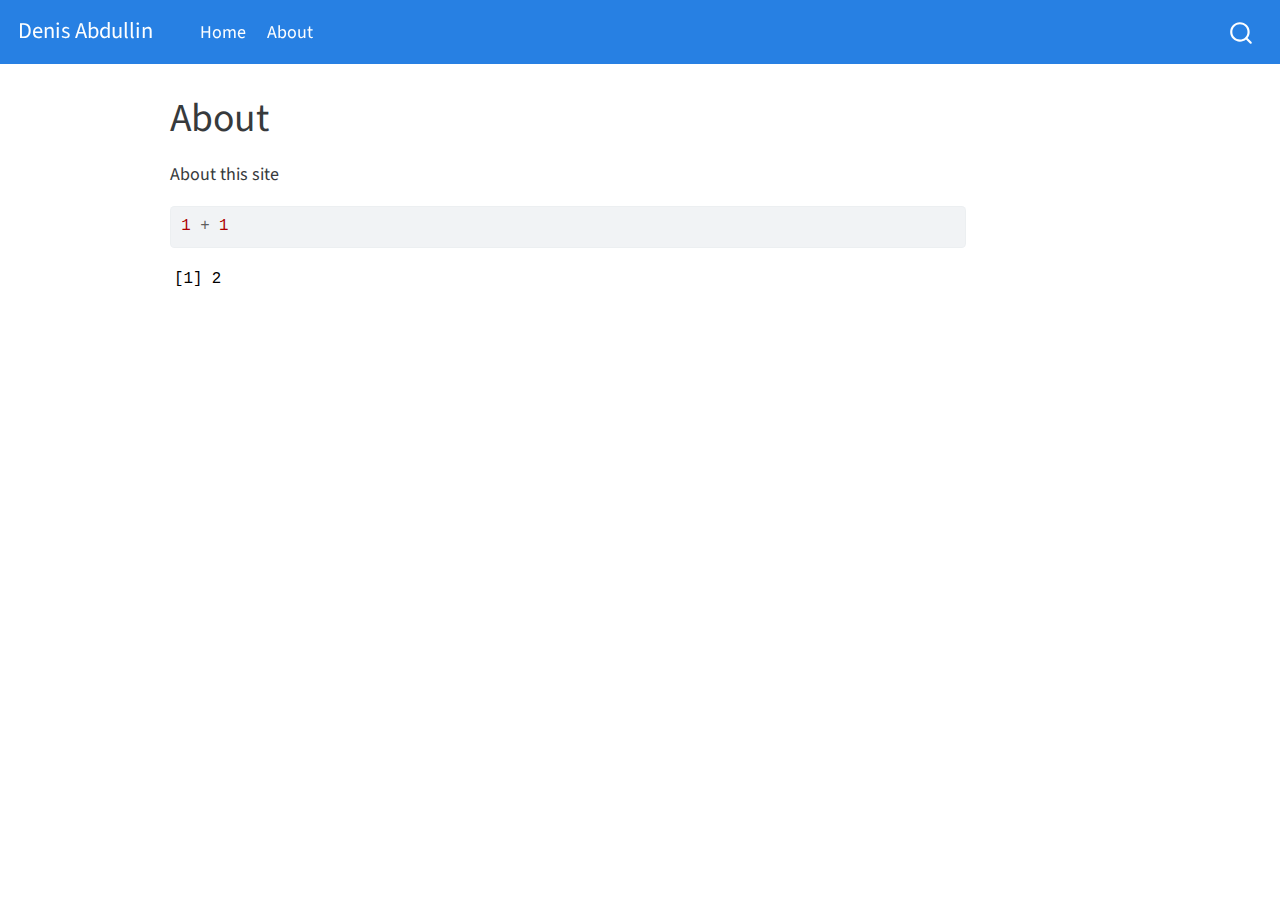
==== docs/about.html @ 930a6c2d "initial commit" ====
<!DOCTYPE html>
<html xmlns="http://www.w3.org/1999/xhtml" lang="en" xml:lang="en"><head>

<meta charset="utf-8">
<meta name="generator" content="quarto-1.2.269">

<meta name="viewport" content="width=device-width, initial-scale=1.0, user-scalable=yes">


<title>Denis Abdullin - About</title>
<style>
code{white-space: pre-wrap;}
span.smallcaps{font-variant: small-caps;}
div.columns{display: flex; gap: min(4vw, 1.5em);}
div.column{flex: auto; overflow-x: auto;}
div.hanging-indent{margin-left: 1.5em; text-indent: -1.5em;}
ul.task-list{list-style: none;}
ul.task-list li input[type="checkbox"] {
  width: 0.8em;
  margin: 0 0.8em 0.2em -1.6em;
  vertical-align: middle;
}
pre > code.sourceCode { white-space: pre; position: relative; }
pre > code.sourceCode > span { display: inline-block; line-height: 1.25; }
pre > code.sourceCode > span:empty { height: 1.2em; }
.sourceCode { overflow: visible; }
code.sourceCode > span { color: inherit; text-decoration: inherit; }
div.sourceCode { margin: 1em 0; }
pre.sourceCode { margin: 0; }
@media screen {
div.sourceCode { overflow: auto; }
}
@media print {
pre > code.sourceCode { white-space: pre-wrap; }
pre > code.sourceCode > span { text-indent: -5em; padding-left: 5em; }
}
pre.numberSource code
  { counter-reset: source-line 0; }
pre.numberSource code > span
  { position: relative; left: -4em; counter-increment: source-line; }
pre.numberSource code > span > a:first-child::before
  { content: counter(source-line);
    position: relative; left: -1em; text-align: right; vertical-align: baseline;
    border: none; display: inline-block;
    -webkit-touch-callout: none; -webkit-user-select: none;
    -khtml-user-select: none; -moz-user-select: none;
    -ms-user-select: none; user-select: none;
    padding: 0 4px; width: 4em;
    color: #aaaaaa;
  }
pre.numberSource { margin-left: 3em; border-left: 1px solid #aaaaaa;  padding-left: 4px; }
div.sourceCode
  {   }
@media screen {
pre > code.sourceCode > span > a:first-child::before { text-decoration: underline; }
}
code span.al { color: #ff0000; font-weight: bold; } /* Alert */
code span.an { color: #60a0b0; font-weight: bold; font-style: italic; } /* Annotation */
code span.at { color: #7d9029; } /* Attribute */
code span.bn { color: #40a070; } /* BaseN */
code span.bu { color: #008000; } /* BuiltIn */
code span.cf { color: #007020; font-weight: bold; } /* ControlFlow */
code span.ch { color: #4070a0; } /* Char */
code span.cn { color: #880000; } /* Constant */
code span.co { color: #60a0b0; font-style: italic; } /* Comment */
code span.cv { color: #60a0b0; font-weight: bold; font-style: italic; } /* CommentVar */
code span.do { color: #ba2121; font-style: italic; } /* Documentation */
code span.dt { color: #902000; } /* DataType */
code span.dv { color: #40a070; } /* DecVal */
code span.er { color: #ff0000; font-weight: bold; } /* Error */
code span.ex { } /* Extension */
code span.fl { color: #40a070; } /* Float */
code span.fu { color: #06287e; } /* Function */
code span.im { color: #008000; font-weight: bold; } /* Import */
code span.in { color: #60a0b0; font-weight: bold; font-style: italic; } /* Information */
code span.kw { color: #007020; font-weight: bold; } /* Keyword */
code span.op { color: #666666; } /* Operator */
code span.ot { color: #007020; } /* Other */
code span.pp { color: #bc7a00; } /* Preprocessor */
code span.sc { color: #4070a0; } /* SpecialChar */
code span.ss { color: #bb6688; } /* SpecialString */
code span.st { color: #4070a0; } /* String */
code span.va { color: #19177c; } /* Variable */
code span.vs { color: #4070a0; } /* VerbatimString */
code span.wa { color: #60a0b0; font-weight: bold; font-style: italic; } /* Warning */
</style>


<script src="site_libs/quarto-nav/quarto-nav.js"></script>
<script src="site_libs/quarto-nav/headroom.min.js"></script>
<script src="site_libs/clipboard/clipboard.min.js"></script>
<script src="site_libs/quarto-search/autocomplete.umd.js"></script>
<script src="site_libs/quarto-search/fuse.min.js"></script>
<script src="site_libs/quarto-search/quarto-search.js"></script>
<meta name="quarto:offset" content="./">
<script src="site_libs/quarto-html/quarto.js"></script>
<script src="site_libs/quarto-html/popper.min.js"></script>
<script src="site_libs/quarto-html/tippy.umd.min.js"></script>
<script src="site_libs/quarto-html/anchor.min.js"></script>
<link href="site_libs/quarto-html/tippy.css" rel="stylesheet">
<link href="site_libs/quarto-html/quarto-syntax-highlighting.css" rel="stylesheet" id="quarto-text-highlighting-styles">
<script src="site_libs/bootstrap/bootstrap.min.js"></script>
<link href="site_libs/bootstrap/bootstrap-icons.css" rel="stylesheet">
<link href="site_libs/bootstrap/bootstrap.min.css" rel="stylesheet" id="quarto-bootstrap" data-mode="light">
<script id="quarto-search-options" type="application/json">{
  "location": "navbar",
  "copy-button": false,
  "collapse-after": 3,
  "panel-placement": "end",
  "type": "overlay",
  "limit": 20,
  "language": {
    "search-no-results-text": "No results",
    "search-matching-documents-text": "matching documents",
    "search-copy-link-title": "Copy link to search",
    "search-hide-matches-text": "Hide additional matches",
    "search-more-match-text": "more match in this document",
    "search-more-matches-text": "more matches in this document",
    "search-clear-button-title": "Clear",
    "search-detached-cancel-button-title": "Cancel",
    "search-submit-button-title": "Submit"
  }
}</script>


<link rel="stylesheet" href="styles.css">
</head>

<body class="nav-fixed">

<div id="quarto-search-results"></div>
  <header id="quarto-header" class="headroom fixed-top">
    <nav class="navbar navbar-expand-lg navbar-dark ">
      <div class="navbar-container container-fluid">
      <div class="navbar-brand-container">
    <a class="navbar-brand" href="./index.html">
    <span class="navbar-title">Denis Abdullin</span>
    </a>
  </div>
          <button class="navbar-toggler" type="button" data-bs-toggle="collapse" data-bs-target="#navbarCollapse" aria-controls="navbarCollapse" aria-expanded="false" aria-label="Toggle navigation" onclick="if (window.quartoToggleHeadroom) { window.quartoToggleHeadroom(); }">
  <span class="navbar-toggler-icon"></span>
</button>
          <div class="collapse navbar-collapse" id="navbarCollapse">
            <ul class="navbar-nav navbar-nav-scroll me-auto">
  <li class="nav-item">
    <a class="nav-link" href="./index.html">
 <span class="menu-text">Home</span></a>
  </li>  
  <li class="nav-item">
    <a class="nav-link active" href="./about.html" aria-current="page">
 <span class="menu-text">About</span></a>
  </li>  
</ul>
              <div id="quarto-search" class="" title="Search"></div>
          </div> <!-- /navcollapse -->
      </div> <!-- /container-fluid -->
    </nav>
</header>
<!-- content -->
<div id="quarto-content" class="quarto-container page-columns page-rows-contents page-layout-article page-navbar">
<!-- sidebar -->
<!-- margin-sidebar -->
    <div id="quarto-margin-sidebar" class="sidebar margin-sidebar">
        
    </div>
<!-- main -->
<main class="content" id="quarto-document-content">

<header id="title-block-header" class="quarto-title-block default">
<div class="quarto-title">
<h1 class="title">About</h1>
</div>



<div class="quarto-title-meta">

    
  
    
  </div>
  

</header>

<p>About this site</p>
<div class="cell">
<div class="sourceCode cell-code" id="cb1"><pre class="sourceCode r code-with-copy"><code class="sourceCode r"><span id="cb1-1"><a href="#cb1-1" aria-hidden="true" tabindex="-1"></a><span class="dv">1</span> <span class="sc">+</span> <span class="dv">1</span></span></code><button title="Copy to Clipboard" class="code-copy-button"><i class="bi"></i></button></pre></div>
<div class="cell-output cell-output-stdout">
<pre><code>[1] 2</code></pre>
</div>
</div>



</main> <!-- /main -->
<script id="quarto-html-after-body" type="application/javascript">
window.document.addEventListener("DOMContentLoaded", function (event) {
  const toggleBodyColorMode = (bsSheetEl) => {
    const mode = bsSheetEl.getAttribute("data-mode");
    const bodyEl = window.document.querySelector("body");
    if (mode === "dark") {
      bodyEl.classList.add("quarto-dark");
      bodyEl.classList.remove("quarto-light");
    } else {
      bodyEl.classList.add("quarto-light");
      bodyEl.classList.remove("quarto-dark");
    }
  }
  const toggleBodyColorPrimary = () => {
    const bsSheetEl = window.document.querySelector("link#quarto-bootstrap");
    if (bsSheetEl) {
      toggleBodyColorMode(bsSheetEl);
    }
  }
  toggleBodyColorPrimary();  
  const icon = "";
  const anchorJS = new window.AnchorJS();
  anchorJS.options = {
    placement: 'right',
    icon: icon
  };
  anchorJS.add('.anchored');
  const clipboard = new window.ClipboardJS('.code-copy-button', {
    target: function(trigger) {
      return trigger.previousElementSibling;
    }
  });
  clipboard.on('success', function(e) {
    // button target
    const button = e.trigger;
    // don't keep focus
    button.blur();
    // flash "checked"
    button.classList.add('code-copy-button-checked');
    var currentTitle = button.getAttribute("title");
    button.setAttribute("title", "Copied!");
    let tooltip;
    if (window.bootstrap) {
      button.setAttribute("data-bs-toggle", "tooltip");
      button.setAttribute("data-bs-placement", "left");
      button.setAttribute("data-bs-title", "Copied!");
      tooltip = new bootstrap.Tooltip(button, 
        { trigger: "manual", 
          customClass: "code-copy-button-tooltip",
          offset: [0, -8]});
      tooltip.show();    
    }
    setTimeout(function() {
      if (tooltip) {
        tooltip.hide();
        button.removeAttribute("data-bs-title");
        button.removeAttribute("data-bs-toggle");
        button.removeAttribute("data-bs-placement");
      }
      button.setAttribute("title", currentTitle);
      button.classList.remove('code-copy-button-checked');
    }, 1000);
    // clear code selection
    e.clearSelection();
  });
  function tippyHover(el, contentFn) {
    const config = {
      allowHTML: true,
      content: contentFn,
      maxWidth: 500,
      delay: 100,
      arrow: false,
      appendTo: function(el) {
          return el.parentElement;
      },
      interactive: true,
      interactiveBorder: 10,
      theme: 'quarto',
      placement: 'bottom-start'
    };
    window.tippy(el, config); 
  }
  const noterefs = window.document.querySelectorAll('a[role="doc-noteref"]');
  for (var i=0; i<noterefs.length; i++) {
    const ref = noterefs[i];
    tippyHover(ref, function() {
      // use id or data attribute instead here
      let href = ref.getAttribute('data-footnote-href') || ref.getAttribute('href');
      try { href = new URL(href).hash; } catch {}
      const id = href.replace(/^#\/?/, "");
      const note = window.document.getElementById(id);
      return note.innerHTML;
    });
  }
  const findCites = (el) => {
    const parentEl = el.parentElement;
    if (parentEl) {
      const cites = parentEl.dataset.cites;
      if (cites) {
        return {
          el,
          cites: cites.split(' ')
        };
      } else {
        return findCites(el.parentElement)
      }
    } else {
      return undefined;
    }
  };
  var bibliorefs = window.document.querySelectorAll('a[role="doc-biblioref"]');
  for (var i=0; i<bibliorefs.length; i++) {
    const ref = bibliorefs[i];
    const citeInfo = findCites(ref);
    if (citeInfo) {
      tippyHover(citeInfo.el, function() {
        var popup = window.document.createElement('div');
        citeInfo.cites.forEach(function(cite) {
          var citeDiv = window.document.createElement('div');
          citeDiv.classList.add('hanging-indent');
          citeDiv.classList.add('csl-entry');
          var biblioDiv = window.document.getElementById('ref-' + cite);
          if (biblioDiv) {
            citeDiv.innerHTML = biblioDiv.innerHTML;
          }
          popup.appendChild(citeDiv);
        });
        return popup.innerHTML;
      });
    }
  }
});
</script>
</div> <!-- /content -->



</body></html>
---- docs/site_libs/quarto-html/tippy.css ----
.tippy-box[data-animation=fade][data-state=hidden]{opacity:0}[data-tippy-root]{max-width:calc(100vw - 10px)}.tippy-box{position:relative;background-color:#333;color:#fff;border-radius:4px;font-size:14px;line-height:1.4;white-space:normal;outline:0;transition-property:transform,visibility,opacity}.tippy-box[data-placement^=top]>.tippy-arrow{bottom:0}.tippy-box[data-placement^=top]>.tippy-arrow:before{bottom:-7px;left:0;border-width:8px 8px 0;border-top-color:initial;transform-origin:center top}.tippy-box[data-placement^=bottom]>.tippy-arrow{top:0}.tippy-box[data-placement^=bottom]>.tippy-arrow:before{top:-7px;left:0;border-width:0 8px 8px;border-bottom-color:initial;transform-origin:center bottom}.tippy-box[data-placement^=left]>.tippy-arrow{right:0}.tippy-box[data-placement^=left]>.tippy-arrow:before{border-width:8px 0 8px 8px;border-left-color:initial;right:-7px;transform-origin:center left}.tippy-box[data-placement^=right]>.tippy-arrow{left:0}.tippy-box[data-placement^=right]>.tippy-arrow:before{left:-7px;border-width:8px 8px 8px 0;border-right-color:initial;transform-origin:center right}.tippy-box[data-inertia][data-state=visible]{transition-timing-function:cubic-bezier(.54,1.5,.38,1.11)}.tippy-arrow{width:16px;height:16px;color:#333}.tippy-arrow:before{content:"";position:absolute;border-color:transparent;border-style:solid}.tippy-content{position:relative;padding:5px 9px;z-index:1}
---- docs/site_libs/quarto-html/quarto-syntax-highlighting.css ----
/* quarto syntax highlight colors */
:root {
  --quarto-hl-ot-color: #003B4F;
  --quarto-hl-at-color: #657422;
  --quarto-hl-ss-color: #20794D;
  --quarto-hl-an-color: #5E5E5E;
  --quarto-hl-fu-color: #4758AB;
  --quarto-hl-st-color: #20794D;
  --quarto-hl-cf-color: #003B4F;
  --quarto-hl-op-color: #5E5E5E;
  --quarto-hl-er-color: #AD0000;
  --quarto-hl-bn-color: #AD0000;
  --quarto-hl-al-color: #AD0000;
  --quarto-hl-va-color: #111111;
  --quarto-hl-bu-color: inherit;
  --quarto-hl-ex-color: inherit;
  --quarto-hl-pp-color: #AD0000;
  --quarto-hl-in-color: #5E5E5E;
  --quarto-hl-vs-color: #20794D;
  --quarto-hl-wa-color: #5E5E5E;
  --quarto-hl-do-color: #5E5E5E;
  --quarto-hl-im-color: #00769E;
  --quarto-hl-ch-color: #20794D;
  --quarto-hl-dt-color: #AD0000;
  --quarto-hl-fl-color: #AD0000;
  --quarto-hl-co-color: #5E5E5E;
  --quarto-hl-cv-color: #5E5E5E;
  --quarto-hl-cn-color: #8f5902;
  --quarto-hl-sc-color: #5E5E5E;
  --quarto-hl-dv-color: #AD0000;
  --quarto-hl-kw-color: #003B4F;
}

/* other quarto variables */
:root {
  --quarto-font-monospace: SFMono-Regular, Menlo, Monaco, Consolas, "Liberation Mono", "Courier New", monospace;
}

pre > code.sourceCode > span {
  color: #003B4F;
}

code span {
  color: #003B4F;
}

code.sourceCode > span {
  color: #003B4F;
}

div.sourceCode,
div.sourceCode pre.sourceCode {
  color: #003B4F;
}

code span.ot {
  color: #003B4F;
}

code span.at {
  color: #657422;
}

code span.ss {
  color: #20794D;
}

code span.an {
  color: #5E5E5E;
}

code span.fu {
  color: #4758AB;
}

code span.st {
  color: #20794D;
}

code span.cf {
  color: #003B4F;
}

code span.op {
  color: #5E5E5E;
}

code span.er {
  color: #AD0000;
}

code span.bn {
  color: #AD0000;
}

code span.al {
  color: #AD0000;
}

code span.va {
  color: #111111;
}

code span.pp {
  color: #AD0000;
}

code span.in {
  color: #5E5E5E;
}

code span.vs {
  color: #20794D;
}

code span.wa {
  color: #5E5E5E;
  font-style: italic;
}

code span.do {
  color: #5E5E5E;
  font-style: italic;
}

code span.im {
  color: #00769E;
}

code span.ch {
  color: #20794D;
}

code span.dt {
  color: #AD0000;
}

code span.fl {
  color: #AD0000;
}

code span.co {
  color: #5E5E5E;
}

code span.cv {
  color: #5E5E5E;
  font-style: italic;
}

code span.cn {
  color: #8f5902;
}

code span.sc {
  color: #5E5E5E;
}

code span.dv {
  color: #AD0000;
}

code span.kw {
  color: #003B4F;
}

.prevent-inlining {
  content: "</";
}

/*# sourceMappingURL=debc5d5d77c3f9108843748ff7464032.css.map */
---- docs/styles.css ----
/* css styles */
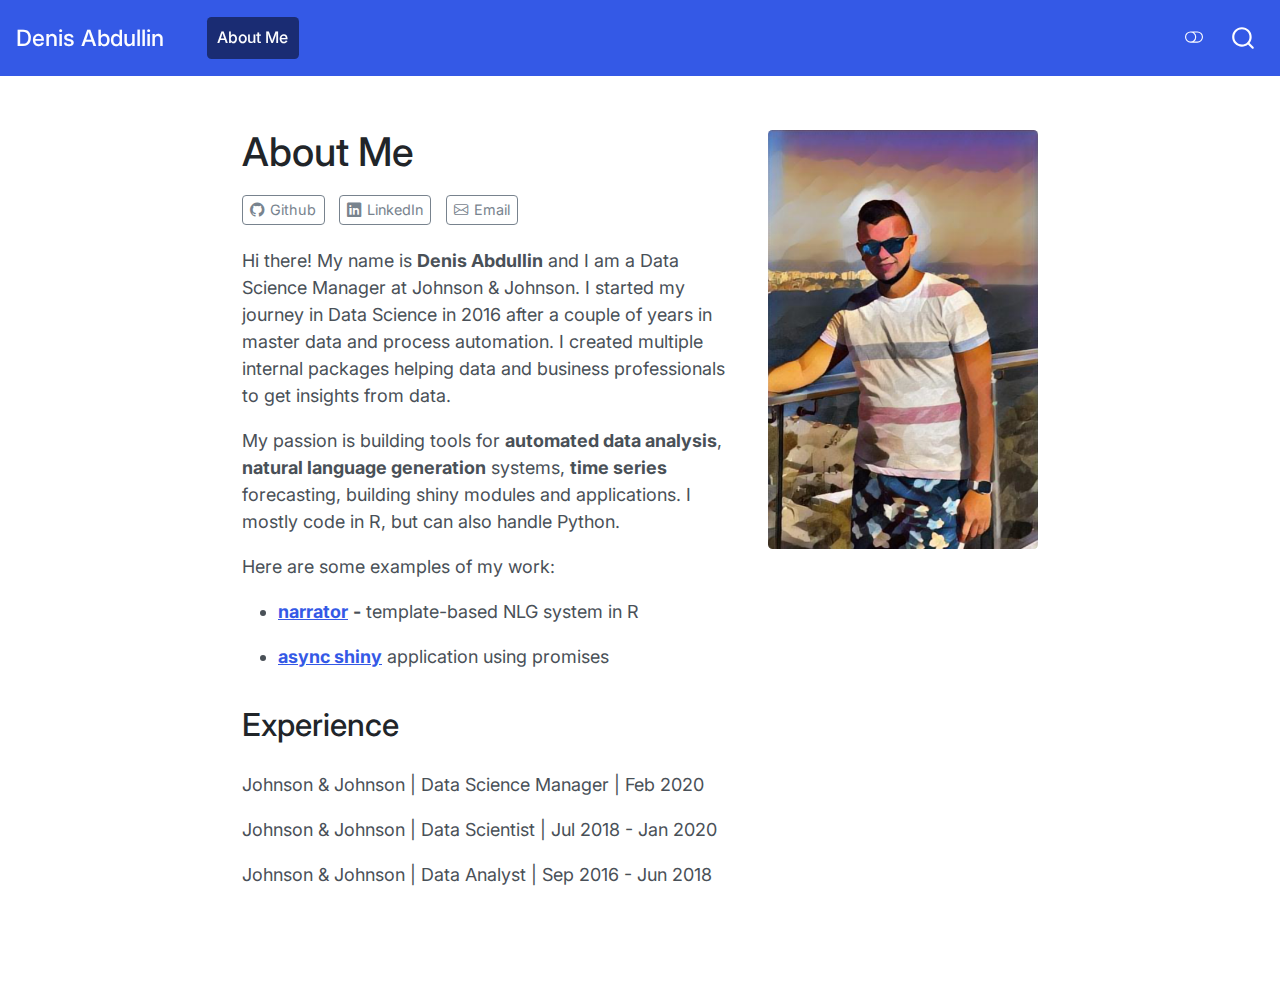
==== commit 9f2ccdbf: "website created" ====
--- a/docs/about.html
+++ b/docs/about.html
@@ -7,7 +7,7 @@
 <meta name="viewport" content="width=device-width, initial-scale=1.0, user-scalable=yes">
 
 
-<title>Denis Abdullin - About</title>
+<title>Denis Abdullin - About Me</title>
 <style>
 code{white-space: pre-wrap;}
 span.smallcaps{font-variant: small-caps;}
@@ -20,69 +20,6 @@
   margin: 0 0.8em 0.2em -1.6em;
   vertical-align: middle;
 }
-pre > code.sourceCode { white-space: pre; position: relative; }
-pre > code.sourceCode > span { display: inline-block; line-height: 1.25; }
-pre > code.sourceCode > span:empty { height: 1.2em; }
-.sourceCode { overflow: visible; }
-code.sourceCode > span { color: inherit; text-decoration: inherit; }
-div.sourceCode { margin: 1em 0; }
-pre.sourceCode { margin: 0; }
-@media screen {
-div.sourceCode { overflow: auto; }
-}
-@media print {
-pre > code.sourceCode { white-space: pre-wrap; }
-pre > code.sourceCode > span { text-indent: -5em; padding-left: 5em; }
-}
-pre.numberSource code
-  { counter-reset: source-line 0; }
-pre.numberSource code > span
-  { position: relative; left: -4em; counter-increment: source-line; }
-pre.numberSource code > span > a:first-child::before
-  { content: counter(source-line);
-    position: relative; left: -1em; text-align: right; vertical-align: baseline;
-    border: none; display: inline-block;
-    -webkit-touch-callout: none; -webkit-user-select: none;
-    -khtml-user-select: none; -moz-user-select: none;
-    -ms-user-select: none; user-select: none;
-    padding: 0 4px; width: 4em;
-    color: #aaaaaa;
-  }
-pre.numberSource { margin-left: 3em; border-left: 1px solid #aaaaaa;  padding-left: 4px; }
-div.sourceCode
-  {   }
-@media screen {
-pre > code.sourceCode > span > a:first-child::before { text-decoration: underline; }
-}
-code span.al { color: #ff0000; font-weight: bold; } /* Alert */
-code span.an { color: #60a0b0; font-weight: bold; font-style: italic; } /* Annotation */
-code span.at { color: #7d9029; } /* Attribute */
-code span.bn { color: #40a070; } /* BaseN */
-code span.bu { color: #008000; } /* BuiltIn */
-code span.cf { color: #007020; font-weight: bold; } /* ControlFlow */
-code span.ch { color: #4070a0; } /* Char */
-code span.cn { color: #880000; } /* Constant */
-code span.co { color: #60a0b0; font-style: italic; } /* Comment */
-code span.cv { color: #60a0b0; font-weight: bold; font-style: italic; } /* CommentVar */
-code span.do { color: #ba2121; font-style: italic; } /* Documentation */
-code span.dt { color: #902000; } /* DataType */
-code span.dv { color: #40a070; } /* DecVal */
-code span.er { color: #ff0000; font-weight: bold; } /* Error */
-code span.ex { } /* Extension */
-code span.fl { color: #40a070; } /* Float */
-code span.fu { color: #06287e; } /* Function */
-code span.im { color: #008000; font-weight: bold; } /* Import */
-code span.in { color: #60a0b0; font-weight: bold; font-style: italic; } /* Information */
-code span.kw { color: #007020; font-weight: bold; } /* Keyword */
-code span.op { color: #666666; } /* Operator */
-code span.ot { color: #007020; } /* Other */
-code span.pp { color: #bc7a00; } /* Preprocessor */
-code span.sc { color: #4070a0; } /* SpecialChar */
-code span.ss { color: #bb6688; } /* SpecialString */
-code span.st { color: #4070a0; } /* String */
-code span.va { color: #19177c; } /* Variable */
-code span.vs { color: #4070a0; } /* VerbatimString */
-code span.wa { color: #60a0b0; font-weight: bold; font-style: italic; } /* Warning */
 </style>
 
 
@@ -96,12 +33,13 @@
 <script src="site_libs/quarto-html/quarto.js"></script>
 <script src="site_libs/quarto-html/popper.min.js"></script>
 <script src="site_libs/quarto-html/tippy.umd.min.js"></script>
-<script src="site_libs/quarto-html/anchor.min.js"></script>
 <link href="site_libs/quarto-html/tippy.css" rel="stylesheet">
-<link href="site_libs/quarto-html/quarto-syntax-highlighting.css" rel="stylesheet" id="quarto-text-highlighting-styles">
+<link href="site_libs/quarto-html/quarto-syntax-highlighting.css" rel="stylesheet" class="quarto-color-scheme" id="quarto-text-highlighting-styles">
+<link href="site_libs/quarto-html/quarto-syntax-highlighting-dark.css" rel="prefetch" class="quarto-color-scheme quarto-color-alternate" id="quarto-text-highlighting-styles">
 <script src="site_libs/bootstrap/bootstrap.min.js"></script>
 <link href="site_libs/bootstrap/bootstrap-icons.css" rel="stylesheet">
-<link href="site_libs/bootstrap/bootstrap.min.css" rel="stylesheet" id="quarto-bootstrap" data-mode="light">
+<link href="site_libs/bootstrap/bootstrap.min.css" rel="stylesheet" class="quarto-color-scheme" id="quarto-bootstrap" data-mode="light">
+<link href="site_libs/bootstrap/bootstrap-dark.min.css" rel="prefetch" class="quarto-color-scheme quarto-color-alternate" id="quarto-bootstrap" data-mode="dark">
 <script id="quarto-search-options" type="application/json">{
   "location": "navbar",
   "copy-button": false,
@@ -126,7 +64,7 @@
 <link rel="stylesheet" href="styles.css">
 </head>
 
-<body class="nav-fixed">
+<body class="nav-fixed fullcontent">
 
 <div id="quarto-search-results"></div>
   <header id="quarto-header" class="headroom fixed-top">
@@ -143,14 +81,13 @@
           <div class="collapse navbar-collapse" id="navbarCollapse">
             <ul class="navbar-nav navbar-nav-scroll me-auto">
   <li class="nav-item">
-    <a class="nav-link" href="./index.html">
- <span class="menu-text">Home</span></a>
-  </li>  
-  <li class="nav-item">
     <a class="nav-link active" href="./about.html" aria-current="page">
- <span class="menu-text">About</span></a>
+ <span class="menu-text">About Me</span></a>
   </li>  
 </ul>
+              <div class="quarto-toggle-container">
+                  <a href="" class="quarto-color-scheme-toggle nav-link" onclick="window.quartoToggleColorScheme(); return false;" title="Toggle dark mode"><i class="bi"></i></a>
+              </div>
               <div id="quarto-search" class="" title="Search"></div>
           </div> <!-- /navcollapse -->
       </div> <!-- /container-fluid -->
@@ -160,40 +97,56 @@
 <div id="quarto-content" class="quarto-container page-columns page-rows-contents page-layout-article page-navbar">
 <!-- sidebar -->
 <!-- margin-sidebar -->
-    <div id="quarto-margin-sidebar" class="sidebar margin-sidebar">
-        
+    
+<!-- main -->
+<div class="quarto-about-solana column-body">
+  <div class="about-entity">
+    <div class="entity-contents">
+      <header id="title-block-header" class="quarto-title-block default">
+<div class="quarto-title">
+<h1 class="title">About Me</h1>
+</div>
+<div class="quarto-title-meta">
+  </div>
+</header> <div class="about-links">
+  <a href="https://github.com/denisabd" class="about-link">
+    <i class="bi bi-github"></i>
+     <span class="about-link-text">Github</span>
+  </a>
+  <a href="https://www.linkedin.com/in/denis-abdullin-b7980413/" class="about-link">
+    <i class="bi bi-linkedin"></i>
+     <span class="about-link-text">LinkedIn</span>
+  </a>
+  <a href="mailto:denisabdullincz@gmail.com" class="about-link">
+    <i class="bi bi-envelope"></i>
+     <span class="about-link-text">Email</span>
+  </a>
+</div>
+      <div class="about-contents"><main class="content" id="quarto-document-content">
+<div id="hero-heading">
+<p>Hi there! My name is <strong>Denis Abdullin</strong> and I am a Data Science Manager at Johnson &amp; Johnson. I started my journey in Data Science in 2016 after a couple of years in master data and process automation. I created multiple internal packages helping data and business professionals to get insights from data.</p>
+<p>My passion is building tools for <strong>automated data analysis</strong>, <strong>natural language generation</strong> systems, <strong>time series</strong> forecasting, building shiny modules and applications. I mostly code in R, but can also handle Python.</p>
+<p>Here are some examples of my work:</p>
+<ul>
+<li><p><a href="https://denisabd.github.io/narrator/" title="Build text out of data with narrator"><strong>narrator</strong></a> <strong>-</strong> template-based NLG system in R</p></li>
+<li><p><a href="https://github.com/denisabd/async_shiny" title="Use promises for scaling shiny applications"><strong>async shiny</strong></a> application using promises</p></li>
+</ul>
+</div>
+<section id="experience" class="level2">
+<h2 data-anchor-id="experience">Experience</h2>
+<p>Johnson &amp; Johnson | Data Science Manager | Feb 2020</p>
+<p>Johnson &amp; Johnson | Data Scientist | Jul 2018 - Jan 2020</p>
+<p>Johnson &amp; Johnson | Data Analyst | Sep 2016 - Jun 2018</p>
+
+
+</section>
+</main></div>
     </div>
-<!-- main -->
-<main class="content" id="quarto-document-content">
-
-<header id="title-block-header" class="quarto-title-block default">
-<div class="quarto-title">
-<h1 class="title">About</h1>
+    <img src="profile_photo.png" class="about-image
+  rounded " style="width: 15em;">
+  </div>
 </div>
-
-
-
-<div class="quarto-title-meta">
-
-    
-  
-    
-  </div>
-  
-
-</header>
-
-<p>About this site</p>
-<div class="cell">
-<div class="sourceCode cell-code" id="cb1"><pre class="sourceCode r code-with-copy"><code class="sourceCode r"><span id="cb1-1"><a href="#cb1-1" aria-hidden="true" tabindex="-1"></a><span class="dv">1</span> <span class="sc">+</span> <span class="dv">1</span></span></code><button title="Copy to Clipboard" class="code-copy-button"><i class="bi"></i></button></pre></div>
-<div class="cell-output cell-output-stdout">
-<pre><code>[1] 2</code></pre>
-</div>
-</div>
-
-
-
-</main> <!-- /main -->
+ <!-- /main -->
 <script id="quarto-html-after-body" type="application/javascript">
 window.document.addEventListener("DOMContentLoaded", function (event) {
   const toggleBodyColorMode = (bsSheetEl) => {
@@ -214,13 +167,121 @@
     }
   }
   toggleBodyColorPrimary();  
-  const icon = "";
-  const anchorJS = new window.AnchorJS();
-  anchorJS.options = {
-    placement: 'right',
-    icon: icon
+  const disableStylesheet = (stylesheets) => {
+    for (let i=0; i < stylesheets.length; i++) {
+      const stylesheet = stylesheets[i];
+      stylesheet.rel = 'prefetch';
+    }
+  }
+  const enableStylesheet = (stylesheets) => {
+    for (let i=0; i < stylesheets.length; i++) {
+      const stylesheet = stylesheets[i];
+      stylesheet.rel = 'stylesheet';
+    }
+  }
+  const manageTransitions = (selector, allowTransitions) => {
+    const els = window.document.querySelectorAll(selector);
+    for (let i=0; i < els.length; i++) {
+      const el = els[i];
+      if (allowTransitions) {
+        el.classList.remove('notransition');
+      } else {
+        el.classList.add('notransition');
+      }
+    }
+  }
+  const toggleColorMode = (alternate) => {
+    // Switch the stylesheets
+    const alternateStylesheets = window.document.querySelectorAll('link.quarto-color-scheme.quarto-color-alternate');
+    manageTransitions('#quarto-margin-sidebar .nav-link', false);
+    if (alternate) {
+      enableStylesheet(alternateStylesheets);
+      for (const sheetNode of alternateStylesheets) {
+        if (sheetNode.id === "quarto-bootstrap") {
+          toggleBodyColorMode(sheetNode);
+        }
+      }
+    } else {
+      disableStylesheet(alternateStylesheets);
+      toggleBodyColorPrimary();
+    }
+    manageTransitions('#quarto-margin-sidebar .nav-link', true);
+    // Switch the toggles
+    const toggles = window.document.querySelectorAll('.quarto-color-scheme-toggle');
+    for (let i=0; i < toggles.length; i++) {
+      const toggle = toggles[i];
+      if (toggle) {
+        if (alternate) {
+          toggle.classList.add("alternate");     
+        } else {
+          toggle.classList.remove("alternate");
+        }
+      }
+    }
+    // Hack to workaround the fact that safari doesn't
+    // properly recolor the scrollbar when toggling (#1455)
+    if (navigator.userAgent.indexOf('Safari') > 0 && navigator.userAgent.indexOf('Chrome') == -1) {
+      manageTransitions("body", false);
+      window.scrollTo(0, 1);
+      setTimeout(() => {
+        window.scrollTo(0, 0);
+        manageTransitions("body", true);
+      }, 40);  
+    }
+  }
+  const isFileUrl = () => { 
+    return window.location.protocol === 'file:';
+  }
+  const hasAlternateSentinel = () => {  
+    let styleSentinel = getColorSchemeSentinel();
+    if (styleSentinel !== null) {
+      return styleSentinel === "alternate";
+    } else {
+      return false;
+    }
+  }
+  const setStyleSentinel = (alternate) => {
+    const value = alternate ? "alternate" : "default";
+    if (!isFileUrl()) {
+      window.localStorage.setItem("quarto-color-scheme", value);
+    } else {
+      localAlternateSentinel = value;
+    }
+  }
+  const getColorSchemeSentinel = () => {
+    if (!isFileUrl()) {
+      const storageValue = window.localStorage.getItem("quarto-color-scheme");
+      return storageValue != null ? storageValue : localAlternateSentinel;
+    } else {
+      return localAlternateSentinel;
+    }
+  }
+  let localAlternateSentinel = 'default';
+  // Dark / light mode switch
+  window.quartoToggleColorScheme = () => {
+    // Read the current dark / light value 
+    let toAlternate = !hasAlternateSentinel();
+    toggleColorMode(toAlternate);
+    setStyleSentinel(toAlternate);
   };
-  anchorJS.add('.anchored');
+  // Ensure there is a toggle, if there isn't float one in the top right
+  if (window.document.querySelector('.quarto-color-scheme-toggle') === null) {
+    const a = window.document.createElement('a');
+    a.classList.add('top-right');
+    a.classList.add('quarto-color-scheme-toggle');
+    a.href = "";
+    a.onclick = function() { try { window.quartoToggleColorScheme(); } catch {} return false; };
+    const i = window.document.createElement("i");
+    i.classList.add('bi');
+    a.appendChild(i);
+    window.document.body.appendChild(a);
+  }
+  // Switch to dark mode if need be
+  if (hasAlternateSentinel()) {
+    toggleColorMode(true);
+  } else {
+    toggleColorMode(false);
+  }
   const clipboard = new window.ClipboardJS('.code-copy-button', {
     target: function(trigger) {
       return trigger.previousElementSibling;
--- a/docs/site_libs/quarto-html/quarto-syntax-highlighting-dark.css
+++ b/docs/site_libs/quarto-html/quarto-syntax-highlighting-dark.css
@@ -0,0 +1,187 @@
+/* quarto syntax highlight colors */
+:root {
+  --quarto-hl-al-color: #f07178;
+  --quarto-hl-an-color: #d4d0ab;
+  --quarto-hl-at-color: #00e0e0;
+  --quarto-hl-bn-color: #d4d0ab;
+  --quarto-hl-bu-color: #abe338;
+  --quarto-hl-ch-color: #abe338;
+  --quarto-hl-co-color: #f8f8f2;
+  --quarto-hl-cv-color: #ffd700;
+  --quarto-hl-cn-color: #ffd700;
+  --quarto-hl-cf-color: #ffa07a;
+  --quarto-hl-dt-color: #ffa07a;
+  --quarto-hl-dv-color: #d4d0ab;
+  --quarto-hl-do-color: #f8f8f2;
+  --quarto-hl-er-color: #f07178;
+  --quarto-hl-ex-color: #00e0e0;
+  --quarto-hl-fl-color: #d4d0ab;
+  --quarto-hl-fu-color: #ffa07a;
+  --quarto-hl-im-color: #abe338;
+  --quarto-hl-in-color: #d4d0ab;
+  --quarto-hl-kw-color: #ffa07a;
+  --quarto-hl-op-color: #ffa07a;
+  --quarto-hl-ot-color: #00e0e0;
+  --quarto-hl-pp-color: #dcc6e0;
+  --quarto-hl-re-color: #00e0e0;
+  --quarto-hl-sc-color: #abe338;
+  --quarto-hl-ss-color: #abe338;
+  --quarto-hl-st-color: #abe338;
+  --quarto-hl-va-color: #00e0e0;
+  --quarto-hl-vs-color: #abe338;
+  --quarto-hl-wa-color: #dcc6e0;
+}
+
+/* other quarto variables */
+:root {
+  --quarto-font-monospace: SFMono-Regular, Menlo, Monaco, Consolas, "Liberation Mono", "Courier New", monospace;
+}
+
+code span.al {
+  font-weight: bold;
+  color: #f07178;
+}
+
+code span.an {
+  color: #d4d0ab;
+}
+
+code span.at {
+  color: #00e0e0;
+}
+
+code span.bn {
+  color: #d4d0ab;
+}
+
+code span.bu {
+  color: #abe338;
+}
+
+code span.ch {
+  color: #abe338;
+}
+
+code span.co {
+  font-style: italic;
+  color: #f8f8f2;
+}
+
+code span.cv {
+  color: #ffd700;
+}
+
+code span.cn {
+  color: #ffd700;
+}
+
+code span.cf {
+  font-weight: bold;
+  color: #ffa07a;
+}
+
+code span.dt {
+  color: #ffa07a;
+}
+
+code span.dv {
+  color: #d4d0ab;
+}
+
+code span.do {
+  color: #f8f8f2;
+}
+
+code span.er {
+  color: #f07178;
+  text-decoration: underline;
+}
+
+code span.ex {
+  font-weight: bold;
+  color: #00e0e0;
+}
+
+code span.fl {
+  color: #d4d0ab;
+}
+
+code span.fu {
+  color: #ffa07a;
+}
+
+code span.im {
+  color: #abe338;
+}
+
+code span.in {
+  color: #d4d0ab;
+}
+
+code span.kw {
+  font-weight: bold;
+  color: #ffa07a;
+}
+
+pre > code.sourceCode > span {
+  color: #f8f8f2;
+}
+
+code span {
+  color: #f8f8f2;
+}
+
+code.sourceCode > span {
+  color: #f8f8f2;
+}
+
+div.sourceCode,
+div.sourceCode pre.sourceCode {
+  color: #f8f8f2;
+}
+
+code span.op {
+  color: #ffa07a;
+}
+
+code span.ot {
+  color: #00e0e0;
+}
+
+code span.pp {
+  color: #dcc6e0;
+}
+
+code span.re {
+  color: #00e0e0;
+}
+
+code span.sc {
+  color: #abe338;
+}
+
+code span.ss {
+  color: #abe338;
+}
+
+code span.st {
+  color: #abe338;
+}
+
+code span.va {
+  color: #00e0e0;
+}
+
+code span.vs {
+  color: #abe338;
+}
+
+code span.wa {
+  color: #dcc6e0;
+}
+
+.prevent-inlining {
+  content: "</";
+}
+
+/*# sourceMappingURL=935a306eefa94366c21e1a970dddb765.css.map */
